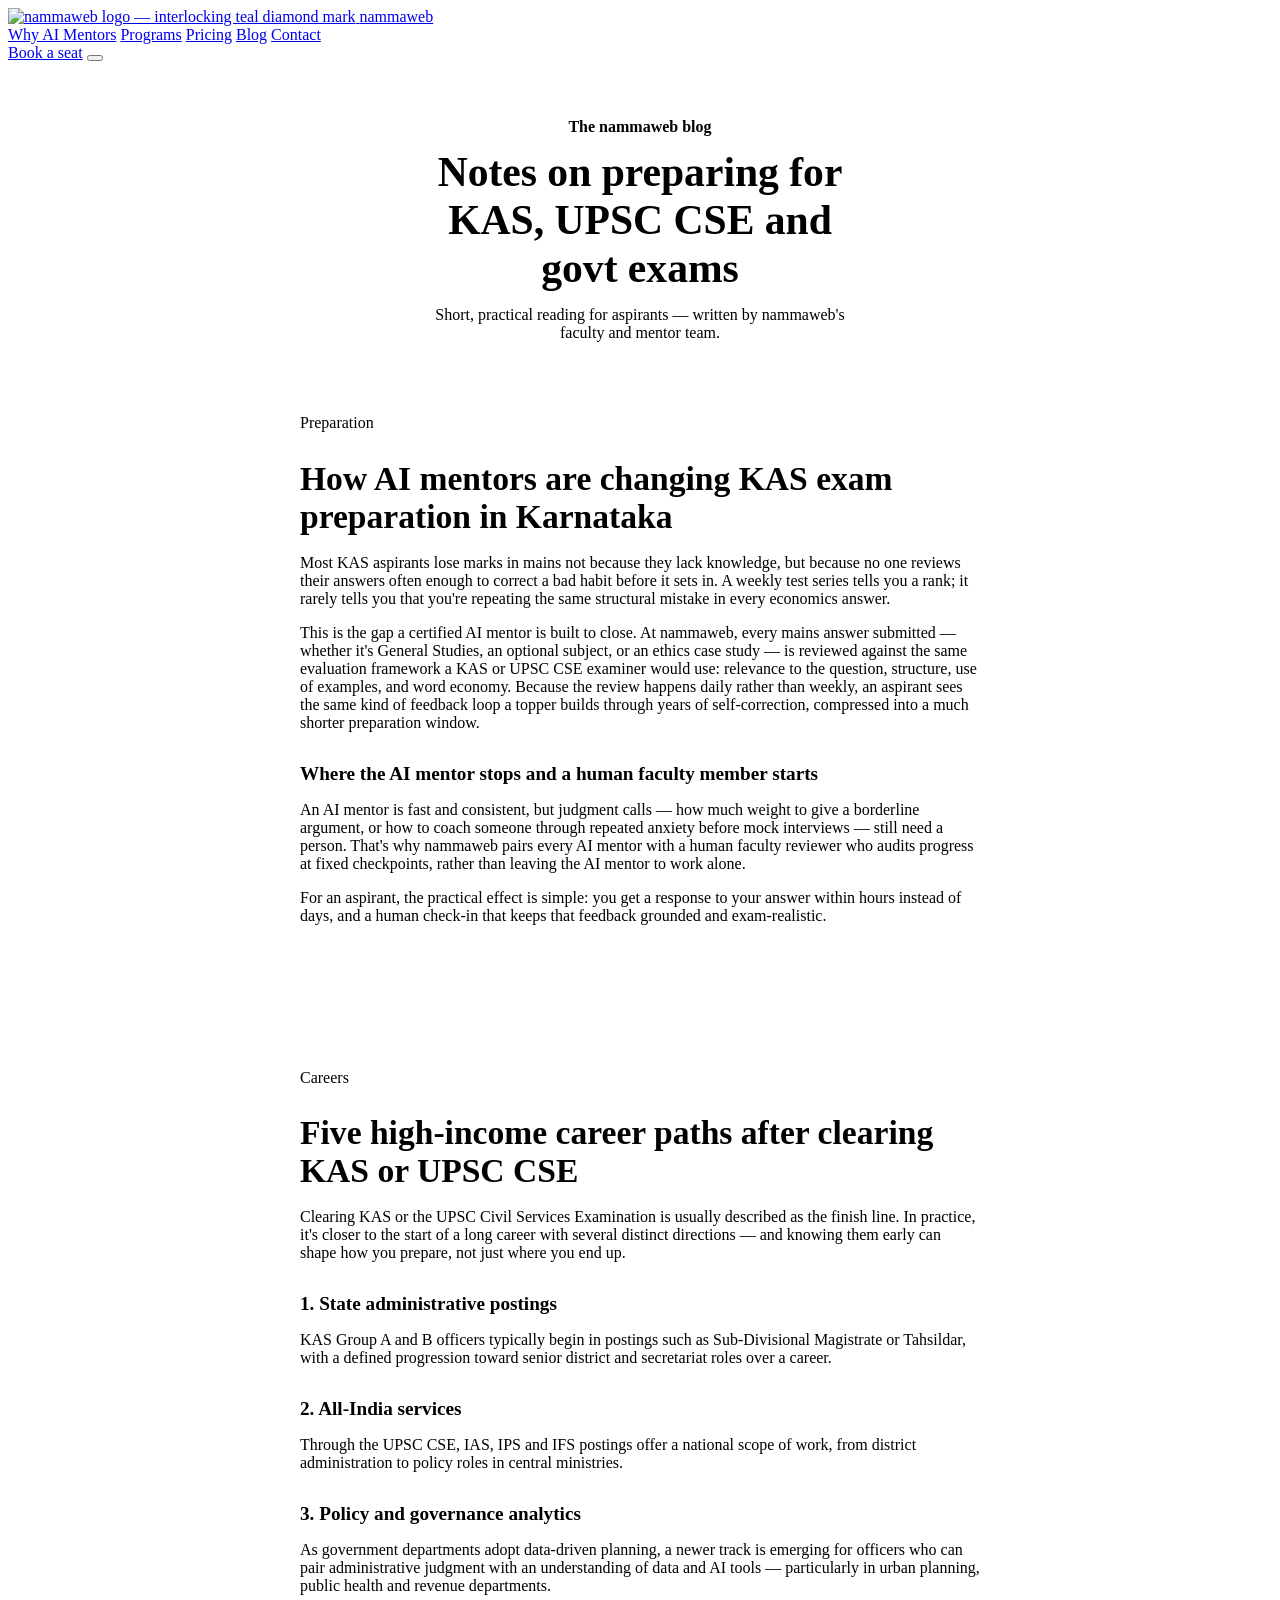
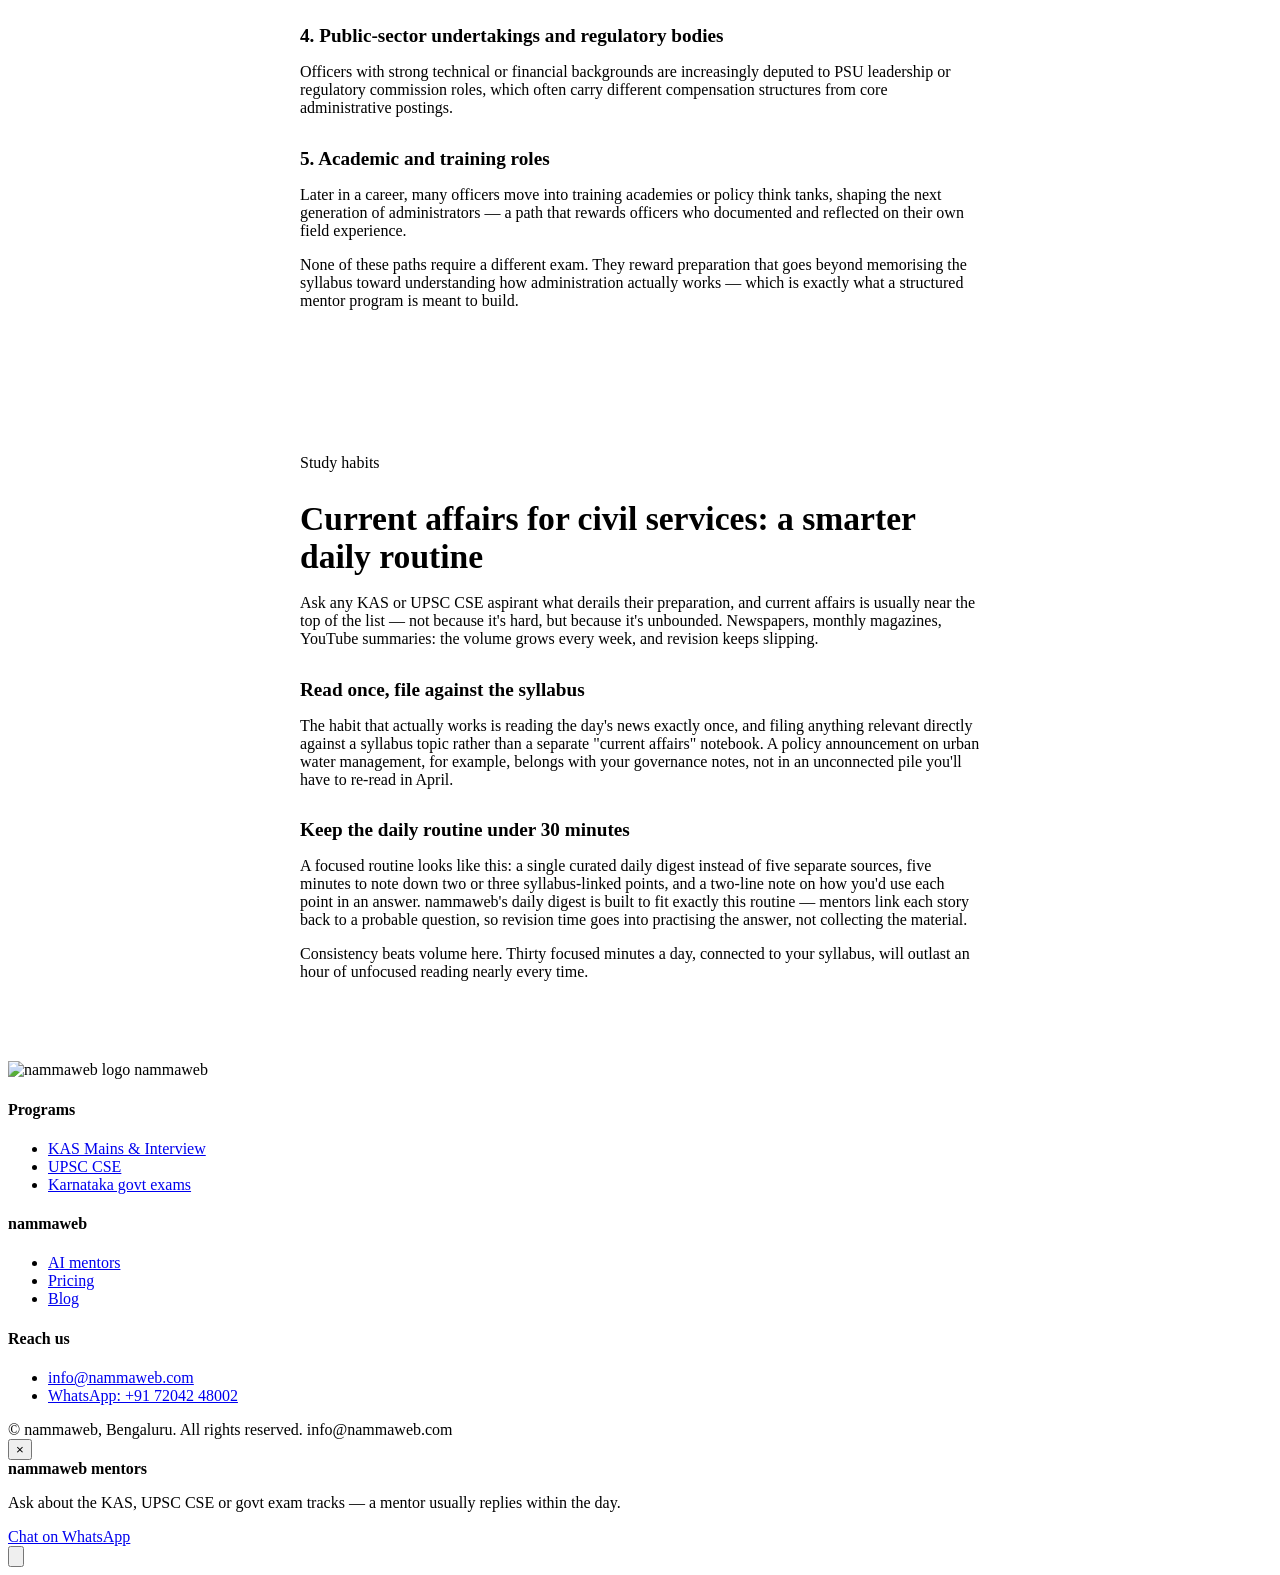
==== blog.html @ 736a1d84 "Add files via upload" ====
<!DOCTYPE html>
<html lang="en">
<head>
<meta charset="UTF-8">
<meta name="viewport" content="width=device-width, initial-scale=1.0">
<title>Blog — nammaweb | AI for Civil Services, KAS &amp; Govt Exams</title>
<meta name="description" content="Notes on KAS and UPSC CSE preparation from nammaweb: how AI mentors evaluate answers, career paths after clearing the exam, and a daily current-affairs routine.">
<meta name="keywords" content="KAS exam preparation blog, UPSC CSE preparation, AI mentors civil services, current affairs for civil services">
<link rel="canonical" href="https://www.nammaweb.com/blog.html">
<link rel="icon" href="assets/logo.png" type="image/png">
<link rel="stylesheet" href="css/style.css">
<style>
  .article{ max-width:680px; margin:0 auto; padding:64px 0; border-bottom:1px solid var(--line-soft); }
  .article:last-of-type{ border-bottom:none; }
  .article .post-date{ margin-bottom:14px; }
  .article h1{ font-size:clamp(1.6rem,3vw,2.1rem); margin-bottom:18px; }
  .article p{ max-width:none; font-size:1rem; }
  .article h2{ font-size:1.2rem; margin-top:1.6em; color:var(--teal-deep); }
  .blog-hero{ padding:56px 0 8px; text-align:center; }
  .blog-hero .kicker{ display:block; color:var(--brass); font-weight:600; margin-bottom:12px; }
  .blog-hero h1{ font-size:clamp(1.9rem,4vw,2.6rem); max-width:20ch; margin:0 auto 14px; }
  .blog-hero p{ max-width:52ch; margin:0 auto; color:var(--ink-soft); }
</style>
</head>
<body>

<header class="site-header">
  <div class="wrap">
    <a href="index.html" class="brand">
      <img src="assets/logo.png" alt="nammaweb logo — interlocking teal diamond mark">
      <span class="brand-name">nammaweb</span>
    </a>
    <nav class="main-nav" id="main-nav">
      <a href="index.html#mentors">Why AI Mentors</a>
      <a href="index.html#tracks">Programs</a>
      <a href="index.html#pricing">Pricing</a>
      <a href="blog.html">Blog</a>
      <a href="index.html#contact">Contact</a>
    </nav>
    <div class="header-cta">
      <a href="index.html#pricing" class="btn btn--primary"><span>Book a seat</span></a>
      <button class="nav-toggle" aria-label="Open menu" aria-expanded="false">
        <span></span><span></span><span></span>
      </button>
    </div>
  </div>
</header>

<section class="blog-hero wrap">
  <span class="kicker">The nammaweb blog</span>
  <h1>Notes on preparing for KAS, UPSC CSE and govt exams</h1>
  <p>Short, practical reading for aspirants — written by nammaweb's faculty and mentor team.</p>
</section>

<main class="wrap">

  <article class="article" id="ai-mentors-kas">
    <span class="post-date">Preparation</span>
    <h1>How AI mentors are changing KAS exam preparation in Karnataka</h1>
    <p>Most KAS aspirants lose marks in mains not because they lack knowledge, but because no one reviews their answers often enough to correct a bad habit before it sets in. A weekly test series tells you a rank; it rarely tells you that you're repeating the same structural mistake in every economics answer.</p>
    <p>This is the gap a certified AI mentor is built to close. At nammaweb, every mains answer submitted — whether it's General Studies, an optional subject, or an ethics case study — is reviewed against the same evaluation framework a KAS or UPSC CSE examiner would use: relevance to the question, structure, use of examples, and word economy. Because the review happens daily rather than weekly, an aspirant sees the same kind of feedback loop a topper builds through years of self-correction, compressed into a much shorter preparation window.</p>
    <h2>Where the AI mentor stops and a human faculty member starts</h2>
    <p>An AI mentor is fast and consistent, but judgment calls — how much weight to give a borderline argument, or how to coach someone through repeated anxiety before mock interviews — still need a person. That's why nammaweb pairs every AI mentor with a human faculty reviewer who audits progress at fixed checkpoints, rather than leaving the AI mentor to work alone.</p>
    <p>For an aspirant, the practical effect is simple: you get a response to your answer within hours instead of days, and a human check-in that keeps that feedback grounded and exam-realistic.</p>
  </article>

  <article class="article" id="career-paths">
    <span class="post-date">Careers</span>
    <h1>Five high-income career paths after clearing KAS or UPSC CSE</h1>
    <p>Clearing KAS or the UPSC Civil Services Examination is usually described as the finish line. In practice, it's closer to the start of a long career with several distinct directions — and knowing them early can shape how you prepare, not just where you end up.</p>
    <h2>1. State administrative postings</h2>
    <p>KAS Group A and B officers typically begin in postings such as Sub-Divisional Magistrate or Tahsildar, with a defined progression toward senior district and secretariat roles over a career.</p>
    <h2>2. All-India services</h2>
    <p>Through the UPSC CSE, IAS, IPS and IFS postings offer a national scope of work, from district administration to policy roles in central ministries.</p>
    <h2>3. Policy and governance analytics</h2>
    <p>As government departments adopt data-driven planning, a newer track is emerging for officers who can pair administrative judgment with an understanding of data and AI tools — particularly in urban planning, public health and revenue departments.</p>
    <h2>4. Public-sector undertakings and regulatory bodies</h2>
    <p>Officers with strong technical or financial backgrounds are increasingly deputed to PSU leadership or regulatory commission roles, which often carry different compensation structures from core administrative postings.</p>
    <h2>5. Academic and training roles</h2>
    <p>Later in a career, many officers move into training academies or policy think tanks, shaping the next generation of administrators — a path that rewards officers who documented and reflected on their own field experience.</p>
    <p>None of these paths require a different exam. They reward preparation that goes beyond memorising the syllabus toward understanding how administration actually works — which is exactly what a structured mentor program is meant to build.</p>
  </article>

  <article class="article" id="current-affairs">
    <span class="post-date">Study habits</span>
    <h1>Current affairs for civil services: a smarter daily routine</h1>
    <p>Ask any KAS or UPSC CSE aspirant what derails their preparation, and current affairs is usually near the top of the list — not because it's hard, but because it's unbounded. Newspapers, monthly magazines, YouTube summaries: the volume grows every week, and revision keeps slipping.</p>
    <h2>Read once, file against the syllabus</h2>
    <p>The habit that actually works is reading the day's news exactly once, and filing anything relevant directly against a syllabus topic rather than a separate "current affairs" notebook. A policy announcement on urban water management, for example, belongs with your governance notes, not in an unconnected pile you'll have to re-read in April.</p>
    <h2>Keep the daily routine under 30 minutes</h2>
    <p>A focused routine looks like this: a single curated daily digest instead of five separate sources, five minutes to note down two or three syllabus-linked points, and a two-line note on how you'd use each point in an answer. nammaweb's daily digest is built to fit exactly this routine — mentors link each story back to a probable question, so revision time goes into practising the answer, not collecting the material.</p>
    <p>Consistency beats volume here. Thirty focused minutes a day, connected to your syllabus, will outlast an hour of unfocused reading nearly every time.</p>
  </article>

</main>

<footer class="site-footer">
  <div class="wrap">
    <div class="footer-top">
      <div class="footer-brand">
        <img src="assets/logo.png" alt="nammaweb logo">
        <span>nammaweb</span>
      </div>
      <div class="footer-cols">
        <div>
          <h4>Programs</h4>
          <ul>
            <li><a href="index.html#tracks">KAS Mains &amp; Interview</a></li>
            <li><a href="index.html#tracks">UPSC CSE</a></li>
            <li><a href="index.html#tracks">Karnataka govt exams</a></li>
          </ul>
        </div>
        <div>
          <h4>nammaweb</h4>
          <ul>
            <li><a href="index.html#mentors">AI mentors</a></li>
            <li><a href="index.html#pricing">Pricing</a></li>
            <li><a href="blog.html">Blog</a></li>
          </ul>
        </div>
        <div>
          <h4>Reach us</h4>
          <ul>
            <li><a href="mailto:info@nammaweb.com">info@nammaweb.com</a></li>
            <li><a href="#" data-wa="Hi nammaweb, I'd like to know more about your programs.">WhatsApp: +91 72042 48002</a></li>
          </ul>
        </div>
      </div>
    </div>
    <div class="footer-bottom">
      <span>© <span id="year"></span> nammaweb, Bengaluru. All rights reserved.</span>
      <span>info@nammaweb.com</span>
    </div>
  </div>
</footer>

<div class="wa-popup" id="wa-popup">
  <button class="wa-close" id="wa-close" aria-label="Close">×</button>
  <div class="wa-popup-head">
    <span class="dot"></span>
    <strong>nammaweb mentors</strong>
  </div>
  <p>Ask about the KAS, UPSC CSE or govt exam tracks — a mentor usually replies within the day.</p>
  <a href="#" id="wa-popup-open" class="btn btn--primary btn--wide">Chat on WhatsApp</a>
</div>
<button class="wa-float" id="wa-float-btn" aria-label="Open WhatsApp chat">
  <svg viewBox="0 0 32 32" fill="currentColor" xmlns="http://www.w3.org/2000/svg">
    <path d="M16.03 3C9.4 3 4 8.36 4 15c0 2.4.7 4.63 1.9 6.5L4 29l7.7-1.86A11.9 11.9 0 0 0 16.03 27C22.66 27 28 21.64 28 15S22.66 3 16.03 3Zm0 21.7c-2 0-3.86-.56-5.44-1.53l-.39-.23-4.57 1.1 1.13-4.46-.25-.4A9.6 9.6 0 0 1 6.3 15c0-5.36 4.4-9.7 9.73-9.7 5.34 0 9.68 4.34 9.68 9.7 0 5.36-4.34 9.7-9.68 9.7Zm5.36-7.27c-.29-.15-1.73-.86-2-.95-.27-.1-.47-.15-.66.14-.2.29-.76.95-.94 1.15-.17.2-.34.22-.63.07-.29-.14-1.23-.46-2.35-1.47-.87-.78-1.45-1.74-1.62-2.03-.17-.29-.02-.45.13-.6.13-.13.29-.34.44-.5.14-.18.19-.3.29-.5.1-.19.05-.36-.02-.5-.07-.15-.66-1.6-.9-2.2-.24-.57-.48-.5-.66-.5h-.56c-.19 0-.5.07-.77.36-.26.29-1 1-1 2.42 0 1.43 1.03 2.8 1.18 3 .14.2 2.03 3.13 4.94 4.38.69.3 1.23.48 1.65.6.69.22 1.32.19 1.82.12.55-.08 1.73-.7 1.98-1.39.24-.68.24-1.26.17-1.39-.07-.13-.26-.2-.55-.35Z"/>
  </svg>
</button>

<script src="js/script.js"></script>
</body>
</html>
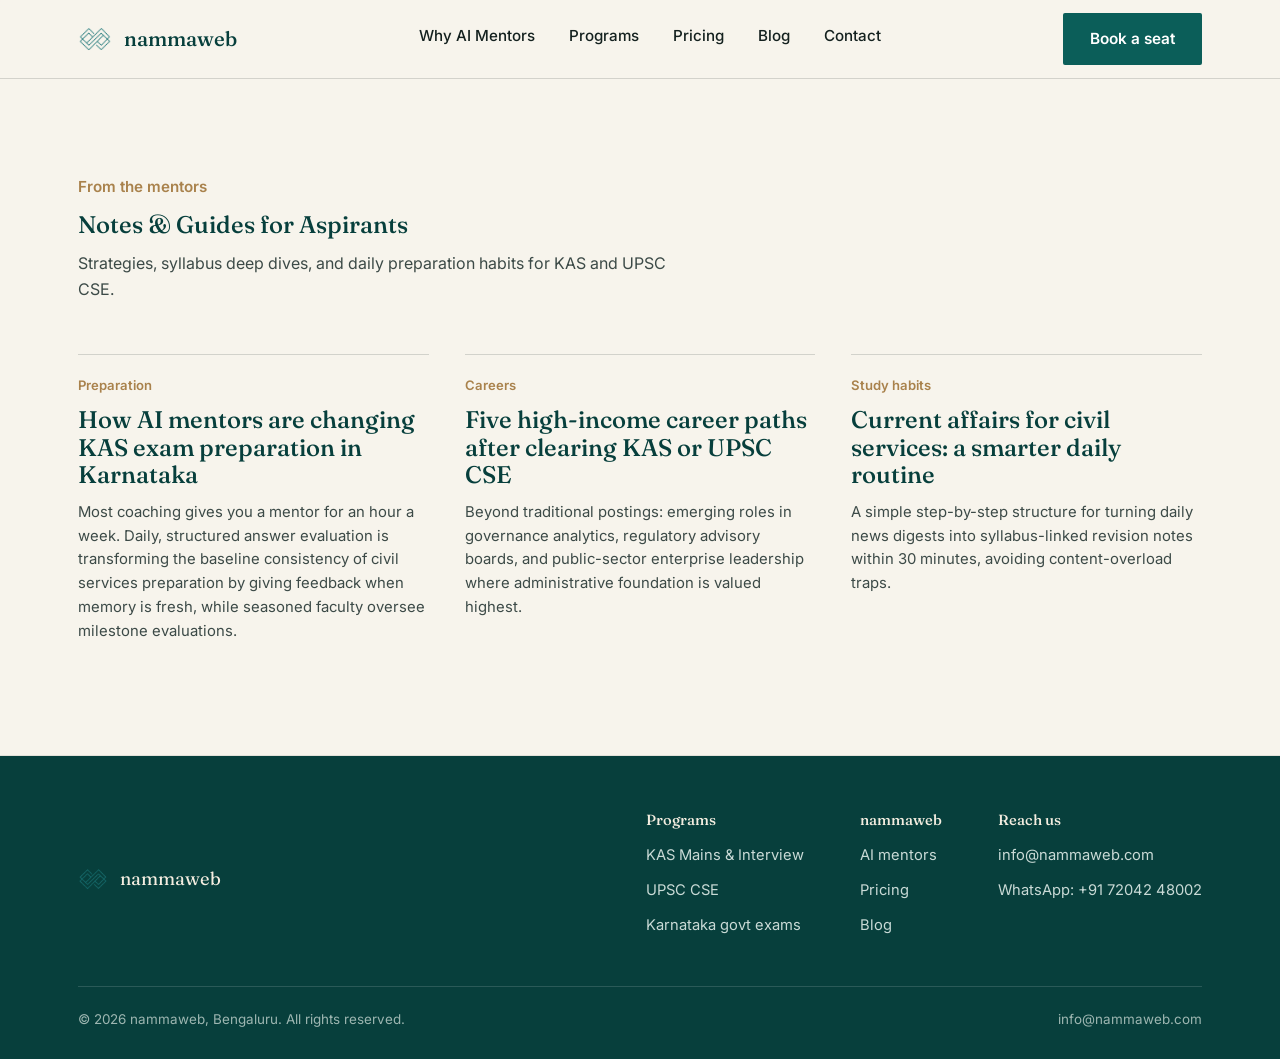
==== commit 3b2e2a0b: "Update blog.html" ====
--- a/blog.html
+++ b/blog.html
@@ -3,31 +3,22 @@
 <head>
 <meta charset="UTF-8">
 <meta name="viewport" content="width=device-width, initial-scale=1.0">
-<title>Blog — nammaweb | AI for Civil Services, KAS &amp; Govt Exams</title>
-<meta name="description" content="Notes on KAS and UPSC CSE preparation from nammaweb: how AI mentors evaluate answers, career paths after clearing the exam, and a daily current-affairs routine.">
-<meta name="keywords" content="KAS exam preparation blog, UPSC CSE preparation, AI mentors civil services, current affairs for civil services">
+<title>Blog — nammaweb | Civil Services, KAS &amp; Govt Exams</title>
+<meta name="description" content="Insights, preparation frameworks and syllabus guides for KAS, UPSC CSE and Karnataka government exams from nammaweb mentors.">
 <link rel="canonical" href="https://www.nammaweb.com/blog.html">
-<link rel="icon" href="assets/logo.png" type="image/png">
-<link rel="stylesheet" href="css/style.css">
-<style>
-  .article{ max-width:680px; margin:0 auto; padding:64px 0; border-bottom:1px solid var(--line-soft); }
-  .article:last-of-type{ border-bottom:none; }
-  .article .post-date{ margin-bottom:14px; }
-  .article h1{ font-size:clamp(1.6rem,3vw,2.1rem); margin-bottom:18px; }
-  .article p{ max-width:none; font-size:1rem; }
-  .article h2{ font-size:1.2rem; margin-top:1.6em; color:var(--teal-deep); }
-  .blog-hero{ padding:56px 0 8px; text-align:center; }
-  .blog-hero .kicker{ display:block; color:var(--brass); font-weight:600; margin-bottom:12px; }
-  .blog-hero h1{ font-size:clamp(1.9rem,4vw,2.6rem); max-width:20ch; margin:0 auto 14px; }
-  .blog-hero p{ max-width:52ch; margin:0 auto; color:var(--ink-soft); }
-</style>
+<meta property="og:title" content="Blog — nammaweb | Civil Services, KAS &amp; Govt Exams">
+<meta property="og:description" content="Preparation frameworks, exam strategy and career paths for civil services aspirants in Karnataka.">
+<meta property="og:type" content="website">
+<meta property="og:image" content="logo.png">
+<link rel="icon" href="logo.png" type="image/png">
+<link rel="stylesheet" href="style.css">
 </head>
 <body>
 
 <header class="site-header">
   <div class="wrap">
     <a href="index.html" class="brand">
-      <img src="assets/logo.png" alt="nammaweb logo — interlocking teal diamond mark">
+      <img src="logo.png" alt="nammaweb logo">
       <span class="brand-name">nammaweb</span>
     </a>
     <nav class="main-nav" id="main-nav">
@@ -39,66 +30,50 @@
     </nav>
     <div class="header-cta">
       <a href="index.html#pricing" class="btn btn--primary"><span>Book a seat</span></a>
-      <button class="nav-toggle" aria-label="Open menu" aria-expanded="false">
+      <button class="nav-toggle" aria-label="Open menu" aria-expanded="false" id="nav-toggle-btn">
         <span></span><span></span><span></span>
       </button>
     </div>
   </div>
 </header>
 
-<section class="blog-hero wrap">
-  <span class="kicker">The nammaweb blog</span>
-  <h1>Notes on preparing for KAS, UPSC CSE and govt exams</h1>
-  <p>Short, practical reading for aspirants — written by nammaweb's faculty and mentor team.</p>
-</section>
+<main>
+  <section class="section">
+    <div class="wrap">
+      <div class="section-head">
+        <span class="kicker">From the mentors</span>
+        <h1>Notes &amp; Guides for Aspirants</h1>
+        <p>Strategies, syllabus deep dives, and daily preparation habits for KAS and UPSC CSE.</p>
+      </div>
 
-<main class="wrap">
+      <div class="blog-grid" style="margin-top: 40px;">
+        <article class="post-card" id="ai-mentors-kas">
+          <span class="post-date">Preparation</span>
+          <h2>How AI mentors are changing KAS exam preparation in Karnataka</h2>
+          <p>Most coaching gives you a mentor for an hour a week. Daily, structured answer evaluation is transforming the baseline consistency of civil services preparation by giving feedback when memory is fresh, while seasoned faculty oversee milestone evaluations.</p>
+        </article>
 
-  <article class="article" id="ai-mentors-kas">
-    <span class="post-date">Preparation</span>
-    <h1>How AI mentors are changing KAS exam preparation in Karnataka</h1>
-    <p>Most KAS aspirants lose marks in mains not because they lack knowledge, but because no one reviews their answers often enough to correct a bad habit before it sets in. A weekly test series tells you a rank; it rarely tells you that you're repeating the same structural mistake in every economics answer.</p>
-    <p>This is the gap a certified AI mentor is built to close. At nammaweb, every mains answer submitted — whether it's General Studies, an optional subject, or an ethics case study — is reviewed against the same evaluation framework a KAS or UPSC CSE examiner would use: relevance to the question, structure, use of examples, and word economy. Because the review happens daily rather than weekly, an aspirant sees the same kind of feedback loop a topper builds through years of self-correction, compressed into a much shorter preparation window.</p>
-    <h2>Where the AI mentor stops and a human faculty member starts</h2>
-    <p>An AI mentor is fast and consistent, but judgment calls — how much weight to give a borderline argument, or how to coach someone through repeated anxiety before mock interviews — still need a person. That's why nammaweb pairs every AI mentor with a human faculty reviewer who audits progress at fixed checkpoints, rather than leaving the AI mentor to work alone.</p>
-    <p>For an aspirant, the practical effect is simple: you get a response to your answer within hours instead of days, and a human check-in that keeps that feedback grounded and exam-realistic.</p>
-  </article>
+        <article class="post-card" id="career-paths">
+          <span class="post-date">Careers</span>
+          <h2>Five high-income career paths after clearing KAS or UPSC CSE</h2>
+          <p>Beyond traditional postings: emerging roles in governance analytics, regulatory advisory boards, and public-sector enterprise leadership where administrative foundation is valued highest.</p>
+        </article>
 
-  <article class="article" id="career-paths">
-    <span class="post-date">Careers</span>
-    <h1>Five high-income career paths after clearing KAS or UPSC CSE</h1>
-    <p>Clearing KAS or the UPSC Civil Services Examination is usually described as the finish line. In practice, it's closer to the start of a long career with several distinct directions — and knowing them early can shape how you prepare, not just where you end up.</p>
-    <h2>1. State administrative postings</h2>
-    <p>KAS Group A and B officers typically begin in postings such as Sub-Divisional Magistrate or Tahsildar, with a defined progression toward senior district and secretariat roles over a career.</p>
-    <h2>2. All-India services</h2>
-    <p>Through the UPSC CSE, IAS, IPS and IFS postings offer a national scope of work, from district administration to policy roles in central ministries.</p>
-    <h2>3. Policy and governance analytics</h2>
-    <p>As government departments adopt data-driven planning, a newer track is emerging for officers who can pair administrative judgment with an understanding of data and AI tools — particularly in urban planning, public health and revenue departments.</p>
-    <h2>4. Public-sector undertakings and regulatory bodies</h2>
-    <p>Officers with strong technical or financial backgrounds are increasingly deputed to PSU leadership or regulatory commission roles, which often carry different compensation structures from core administrative postings.</p>
-    <h2>5. Academic and training roles</h2>
-    <p>Later in a career, many officers move into training academies or policy think tanks, shaping the next generation of administrators — a path that rewards officers who documented and reflected on their own field experience.</p>
-    <p>None of these paths require a different exam. They reward preparation that goes beyond memorising the syllabus toward understanding how administration actually works — which is exactly what a structured mentor program is meant to build.</p>
-  </article>
-
-  <article class="article" id="current-affairs">
-    <span class="post-date">Study habits</span>
-    <h1>Current affairs for civil services: a smarter daily routine</h1>
-    <p>Ask any KAS or UPSC CSE aspirant what derails their preparation, and current affairs is usually near the top of the list — not because it's hard, but because it's unbounded. Newspapers, monthly magazines, YouTube summaries: the volume grows every week, and revision keeps slipping.</p>
-    <h2>Read once, file against the syllabus</h2>
-    <p>The habit that actually works is reading the day's news exactly once, and filing anything relevant directly against a syllabus topic rather than a separate "current affairs" notebook. A policy announcement on urban water management, for example, belongs with your governance notes, not in an unconnected pile you'll have to re-read in April.</p>
-    <h2>Keep the daily routine under 30 minutes</h2>
-    <p>A focused routine looks like this: a single curated daily digest instead of five separate sources, five minutes to note down two or three syllabus-linked points, and a two-line note on how you'd use each point in an answer. nammaweb's daily digest is built to fit exactly this routine — mentors link each story back to a probable question, so revision time goes into practising the answer, not collecting the material.</p>
-    <p>Consistency beats volume here. Thirty focused minutes a day, connected to your syllabus, will outlast an hour of unfocused reading nearly every time.</p>
-  </article>
-
+        <article class="post-card" id="current-affairs">
+          <span class="post-date">Study habits</span>
+          <h2>Current affairs for civil services: a smarter daily routine</h2>
+          <p>A simple step-by-step structure for turning daily news digests into syllabus-linked revision notes within 30 minutes, avoiding content-overload traps.</p>
+        </article>
+      </div>
+    </div>
+  </section>
 </main>
 
 <footer class="site-footer">
   <div class="wrap">
     <div class="footer-top">
       <div class="footer-brand">
-        <img src="assets/logo.png" alt="nammaweb logo">
+        <img src="logo.png" alt="nammaweb logo">
         <span>nammaweb</span>
       </div>
       <div class="footer-cols">
@@ -134,21 +109,6 @@
   </div>
 </footer>
 
-<div class="wa-popup" id="wa-popup">
-  <button class="wa-close" id="wa-close" aria-label="Close">×</button>
-  <div class="wa-popup-head">
-    <span class="dot"></span>
-    <strong>nammaweb mentors</strong>
-  </div>
-  <p>Ask about the KAS, UPSC CSE or govt exam tracks — a mentor usually replies within the day.</p>
-  <a href="#" id="wa-popup-open" class="btn btn--primary btn--wide">Chat on WhatsApp</a>
-</div>
-<button class="wa-float" id="wa-float-btn" aria-label="Open WhatsApp chat">
-  <svg viewBox="0 0 32 32" fill="currentColor" xmlns="http://www.w3.org/2000/svg">
-    <path d="M16.03 3C9.4 3 4 8.36 4 15c0 2.4.7 4.63 1.9 6.5L4 29l7.7-1.86A11.9 11.9 0 0 0 16.03 27C22.66 27 28 21.64 28 15S22.66 3 16.03 3Zm0 21.7c-2 0-3.86-.56-5.44-1.53l-.39-.23-4.57 1.1 1.13-4.46-.25-.4A9.6 9.6 0 0 1 6.3 15c0-5.36 4.4-9.7 9.73-9.7 5.34 0 9.68 4.34 9.68 9.7 0 5.36-4.34 9.7-9.68 9.7Zm5.36-7.27c-.29-.15-1.73-.86-2-.95-.27-.1-.47-.15-.66.14-.2.29-.76.95-.94 1.15-.17.2-.34.22-.63.07-.29-.14-1.23-.46-2.35-1.47-.87-.78-1.45-1.74-1.62-2.03-.17-.29-.02-.45.13-.6.13-.13.29-.34.44-.5.14-.18.19-.3.29-.5.1-.19.05-.36-.02-.5-.07-.15-.66-1.6-.9-2.2-.24-.57-.48-.5-.66-.5h-.56c-.19 0-.5.07-.77.36-.26.29-1 1-1 2.42 0 1.43 1.03 2.8 1.18 3 .14.2 2.03 3.13 4.94 4.38.69.3 1.23.48 1.65.6.69.22 1.32.19 1.82.12.55-.08 1.73-.7 1.98-1.39.24-.68.24-1.26.17-1.39-.07-.13-.26-.2-.55-.35Z"/>
-  </svg>
-</button>
-
-<script src="js/script.js"></script>
+<script src="script.js"></script>
 </body>
 </html>
--- a/style.css
+++ b/style.css
@@ -0,0 +1,342 @@
+/* ==========================================================================
+   nammaweb — AI for Civil Services, KAS & Govt Exams
+   Design language: an official dossier / admit-card, made contemporary.
+   Parchment paper, hairline rule, brass seal accents, teal ink from the
+   nammaweb mark. Certificate corner-ticks replace card shadows.
+   ========================================================================== */
+
+@import url('https://fonts.googleapis.com/css2?family=Fraunces:ital,opsz,wght@0,9..144,400;0,9..144,500;0,9..144,600;1,9..144,500&family=Inter:wght@400;500;600;700&display=swap');
+
+:root{
+  --ink:        #14211f;
+  --ink-soft:   #3c4a47;
+  --paper:      #f7f4ec;
+  --paper-deep: #efe9d8;
+  --paper-card: #fbf9f2;
+  --teal:       #0b5e59;
+  --teal-deep:  #073f3c;
+  --teal-mist:  #e4ece9;
+  --brass:      #a9824c;
+  --brass-light:#d9c08f;
+  --line:       rgba(20,33,31,0.16);
+  --line-soft:  rgba(20,33,31,0.09);
+  --maxw:       1180px;
+  --radius:     3px;
+}
+
+*,*::before,*::after{ box-sizing:border-box; }
+
+html{ scroll-behavior:smooth; }
+
+body{
+  margin:0;
+  background:var(--paper);
+  color:var(--ink);
+  font-family:'Inter', -apple-system, BlinkMacSystemFont, sans-serif;
+  font-size:16px;
+  line-height:1.6;
+  -webkit-font-smoothing:antialiased;
+}
+
+h1,h2,h3,h4{
+  font-family:'Fraunces', Georgia, serif;
+  font-weight:500;
+  line-height:1.15;
+  margin:0 0 0.5em;
+  color:var(--teal-deep);
+}
+
+p{ margin:0 0 1em; color:var(--ink-soft); max-width:62ch; }
+
+a{ color:var(--teal); }
+
+img{ max-width:100%; display:block; }
+
+.wrap{
+  max-width:var(--maxw);
+  margin:0 auto;
+  padding:0 28px;
+}
+
+:focus-visible{
+  outline:2px solid var(--brass);
+  outline-offset:3px;
+}
+
+@media (prefers-reduced-motion: reduce){
+  *{ animation-duration:0.001ms !important; animation-iteration-count:1 !important; transition-duration:0.001ms !important; scroll-behavior:auto !important; }
+}
+
+/* ---------- shared bits ---------- */
+
+.section{ padding:96px 0; border-bottom:1px solid var(--line-soft); }
+.section--tint{ background:var(--paper-deep); }
+.section--teal{ background:var(--teal-deep); color:#eef4f2; border-bottom:none; }
+.section--teal h2, .section--teal h3{ color:#f3ede0; }
+.section--teal p{ color:#c9dad6; }
+
+.section-head{ max-width:640px; margin-bottom:52px; }
+.section-head h2{ font-size:clamp(1.7rem, 2.4vw, 2.35rem); }
+.section-head .kicker{
+  font-family:'Inter',sans-serif;
+  font-weight:600;
+  color:var(--brass);
+  font-size:0.95rem;
+  margin-bottom:12px;
+  display:block;
+}
+
+.btn{
+  display:inline-flex;
+  align-items:center;
+  gap:8px;
+  padding:13px 26px;
+  border-radius:2px;
+  font-family:'Inter',sans-serif;
+  font-weight:600;
+  font-size:0.96rem;
+  text-decoration:none;
+  border:1px solid transparent;
+  cursor:pointer;
+  transition:background 0.18s ease, color 0.18s ease, border-color 0.18s ease;
+}
+.btn--primary{ background:var(--teal); color:#fff; }
+.btn--primary:hover{ background:var(--teal-deep); }
+.btn--ghost{ background:transparent; color:var(--teal-deep); border-color:var(--line); }
+.btn--ghost:hover{ border-color:var(--teal); }
+.btn--brass{ background:var(--brass); color:#221a0d; }
+.btn--brass:hover{ background:var(--brass-light); }
+.btn--wide{ width:100%; justify-content:center; }
+
+/* corner-tick ornament, used on the hero panel and pricing cards */
+.ticked{ position:relative; }
+.ticked::before,.ticked::after,
+.ticked .tick-br-a,.ticked .tick-br-b{
+  content:""; position:absolute; width:18px; height:18px;
+  border:1.5px solid var(--brass);
+}
+.ticked::before{ top:-1px; left:-1px; border-right:none; border-bottom:none; }
+.ticked::after{ top:-1px; right:-1px; border-left:none; border-bottom:none; }
+.ticked .tick-br-a{ bottom:-1px; left:-1px; border-right:none; border-top:none; }
+.ticked .tick-br-b{ bottom:-1px; right:-1px; border-left:none; border-top:none; }
+
+.diamond-list{ list-style:none; margin:0; padding:0; }
+.diamond-list li{
+  position:relative; padding-left:24px; margin-bottom:10px;
+  color:var(--ink-soft); font-size:0.97rem;
+}
+.diamond-list li::before{
+  content:""; position:absolute; left:2px; top:6px;
+  width:8px; height:8px; border:1.4px solid var(--teal);
+  transform:rotate(45deg);
+}
+
+/* ---------- header ---------- */
+
+.site-header{
+  position:sticky; top:0; z-index:50;
+  background:rgba(247,244,236,0.92);
+  backdrop-filter:blur(6px);
+  border-bottom:1px solid var(--line);
+}
+.site-header .wrap{
+  display:flex; align-items:center; justify-content:space-between;
+  height:78px;
+}
+.brand{ display:flex; align-items:center; gap:12px; text-decoration:none; color:var(--ink); }
+.brand img{ height:34px; width:auto; }
+.brand-name{ font-family:'Fraunces',serif; font-size:1.28rem; font-weight:500; color:var(--teal-deep); }
+
+.main-nav{ display:flex; align-items:center; gap:34px; }
+.main-nav a{
+  color:var(--ink); text-decoration:none; font-size:0.95rem; font-weight:500;
+  padding-bottom:4px; border-bottom:1px solid transparent;
+}
+.main-nav a:hover{ border-bottom-color:var(--brass); }
+
+.header-cta{ display:flex; align-items:center; gap:18px; }
+
+.nav-toggle{
+  display:none; background:none; border:1px solid var(--line); border-radius:2px;
+  width:42px; height:42px; cursor:pointer; padding:0;
+}
+.nav-toggle span{
+  display:block; width:20px; height:2px; margin:4px auto; background:var(--teal-deep);
+}
+
+/* ---------- hero ---------- */
+
+.hero{
+  padding:64px 0 88px;
+  background:
+    radial-gradient(circle, var(--line-soft) 1px, transparent 1.4px) 0 0/22px 22px,
+    var(--paper);
+}
+.hero-panel{
+  background:var(--paper-card);
+  border:1px solid var(--line);
+  padding:64px 56px;
+  text-align:center;
+  max-width:840px;
+  margin:0 auto;
+}
+.hero-mark{ height:46px; margin:0 auto 28px; }
+.hero-panel .kicker{
+  display:block; color:var(--brass); font-weight:600; font-size:0.95rem; margin-bottom:18px;
+}
+.hero-panel h1{
+  font-size:clamp(2.1rem, 4.4vw, 3.4rem);
+  max-width:15ch; margin:0 auto 22px;
+}
+.hero-panel .lede{
+  max-width:52ch; margin:0 auto 34px; font-size:1.08rem; color:var(--ink-soft);
+}
+.hero-actions{ display:flex; gap:16px; justify-content:center; flex-wrap:wrap; margin-bottom:34px; }
+.hero-meta{
+  display:flex; justify-content:center; gap:34px; flex-wrap:wrap;
+  padding-top:28px; border-top:1px solid var(--line-soft);
+  font-size:0.88rem; color:var(--ink-soft);
+}
+.hero-meta strong{ color:var(--teal-deep); font-family:'Fraunces',serif; font-weight:500; font-size:1.1rem; display:block; }
+
+/* ---------- feature / mentor grid ---------- */
+
+.grid-3{ display:grid; grid-template-columns:repeat(3,1fr); gap:36px; }
+.grid-2{ display:grid; grid-template-columns:1.05fr 0.95fr; gap:56px; align-items:center; }
+
+.feature-card{ border-top:2px solid var(--teal); padding-top:20px; }
+.feature-card h3{ font-size:1.18rem; margin-bottom:10px; }
+.feature-card p{ font-size:0.95rem; }
+.feature-index{ font-family:'Fraunces',serif; font-size:0.85rem; color:var(--brass); margin-bottom:14px; display:block; }
+
+.mentor-figure{
+  border:1px solid var(--line); background:var(--paper-card); padding:40px;
+  position:relative;
+}
+.mentor-figure svg{ width:100%; height:auto; }
+
+/* ---------- career strip ---------- */
+
+.career-strip{ display:grid; grid-template-columns:repeat(4,1fr); gap:0; border:1px solid rgba(255,255,255,0.16); }
+.career-strip div{ padding:28px 24px; border-right:1px solid rgba(255,255,255,0.14); }
+.career-strip div:last-child{ border-right:none; }
+.career-strip strong{ display:block; font-family:'Fraunces',serif; font-weight:500; font-size:1.05rem; margin-bottom:6px; color:#f3ede0; }
+.career-strip span{ font-size:0.88rem; color:#c9dad6; }
+
+/* ---------- tracks ---------- */
+
+.track-card{
+  background:var(--paper-card); border:1px solid var(--line); padding:32px 28px;
+  display:flex; flex-direction:column; height:100%;
+}
+.track-card h3{ font-size:1.25rem; }
+.track-card .track-for{ font-size:0.85rem; color:var(--brass); font-weight:600; margin-bottom:14px; display:block; }
+.track-card p{ font-size:0.94rem; flex-grow:1; }
+
+/* ---------- pricing ---------- */
+
+.pricing-grid{ display:grid; grid-template-columns:repeat(3,1fr); gap:28px; }
+.plan{
+  position:relative;
+  background:var(--paper-card); border:1px solid var(--line);
+  padding:38px 30px 32px;
+  display:flex; flex-direction:column;
+}
+.plan--popular{ border-color:var(--brass); }
+.plan-badge{
+  position:absolute; top:-13px; left:30px; background:var(--brass); color:#221a0d;
+  font-size:0.76rem; font-weight:700; padding:4px 12px; letter-spacing:0.02em;
+}
+.plan-name{ font-family:'Fraunces',serif; font-size:1.05rem; color:var(--brass); margin-bottom:4px; }
+.plan-days{ font-size:0.88rem; color:var(--ink-soft); margin-bottom:18px; }
+.plan-price{ font-family:'Fraunces',serif; font-size:2.5rem; color:var(--teal-deep); margin-bottom:4px; }
+.plan-price sup{ font-size:1.1rem; top:-1em; }
+.plan-note{ font-size:0.82rem; color:var(--ink-soft); margin-bottom:24px; }
+.plan .diamond-list{ margin-bottom:28px; flex-grow:1; }
+.pricing-foot{ margin-top:36px; font-size:0.88rem; color:var(--ink-soft); text-align:center; }
+
+/* ---------- blog ---------- */
+
+.blog-grid{ display:grid; grid-template-columns:repeat(3,1fr); gap:36px; }
+.post-card{ border-top:1px solid var(--line); padding-top:20px; }
+.post-date{ font-size:0.82rem; color:var(--brass); font-weight:600; margin-bottom:10px; display:block; }
+.post-card h3{ font-size:1.14rem; margin-bottom:10px; }
+.post-card p{ font-size:0.93rem; }
+.post-card .read-more{ font-size:0.9rem; font-weight:600; text-decoration:none; border-bottom:1px solid var(--teal); padding-bottom:1px; }
+
+/* ---------- contact / footer ---------- */
+
+.contact-panel{ display:grid; grid-template-columns:1fr 1fr; gap:56px; align-items:start; }
+.contact-item{ margin-bottom:20px; }
+.contact-item span{ display:block; font-size:0.82rem; color:var(--brass); font-weight:600; margin-bottom:4px; }
+.contact-item a, .contact-item strong{ font-family:'Fraunces',serif; font-size:1.15rem; color:var(--teal-deep); font-weight:500; text-decoration:none; }
+
+.site-footer{ background:var(--teal-deep); color:#c9dad6; padding:56px 0 28px; }
+.footer-top{ display:flex; justify-content:space-between; gap:40px; flex-wrap:wrap; margin-bottom:40px; }
+.footer-brand{ display:flex; align-items:center; gap:12px; }
+.footer-brand img{ height:30px; }
+.footer-brand span{ font-family:'Fraunces',serif; font-size:1.15rem; color:#f3ede0; }
+.footer-cols{ display:flex; gap:56px; flex-wrap:wrap; }
+.footer-cols h4{ color:#f3ede0; font-size:0.92rem; margin-bottom:14px; }
+.footer-cols ul{ list-style:none; margin:0; padding:0; }
+.footer-cols li{ margin-bottom:9px; }
+.footer-cols a{ color:#c9dad6; text-decoration:none; font-size:0.92rem; }
+.footer-cols a:hover{ color:#fff; }
+.footer-bottom{
+  border-top:1px solid rgba(255,255,255,0.14); padding-top:22px;
+  display:flex; justify-content:space-between; flex-wrap:wrap; gap:10px;
+  font-size:0.84rem; color:#9db6b1;
+}
+
+/* ---------- whatsapp float + popup ---------- */
+
+.wa-float{
+  position:fixed; right:24px; bottom:24px; z-index:80;
+  width:58px; height:58px; border-radius:50%;
+  background:var(--teal); color:#fff; border:none;
+  display:flex; align-items:center; justify-content:center;
+  cursor:pointer; box-shadow:0 6px 18px rgba(7,63,60,0.32);
+}
+.wa-float svg{ width:28px; height:28px; }
+
+.wa-popup{
+  position:fixed; right:24px; bottom:94px; z-index:80;
+  width:308px; background:var(--paper-card); border:1px solid var(--line);
+  padding:22px 22px 20px; display:none;
+}
+.wa-popup.is-open{ display:block; }
+.wa-popup-head{ display:flex; align-items:center; gap:10px; margin-bottom:12px; }
+.wa-popup-head .dot{ width:9px; height:9px; border-radius:50%; background:#3fbf6f; }
+.wa-popup-head strong{ font-family:'Fraunces',serif; font-size:1rem; color:var(--teal-deep); }
+.wa-popup p{ font-size:0.88rem; margin-bottom:16px; }
+.wa-close{
+  position:absolute; top:10px; right:10px; background:none; border:none;
+  font-size:1.1rem; line-height:1; cursor:pointer; color:var(--ink-soft);
+}
+
+/* ---------- mobile ---------- */
+
+@media (max-width: 900px){
+  .grid-3, .career-strip, .pricing-grid, .blog-grid{ grid-template-columns:1fr; }
+  .career-strip div{ border-right:none; border-bottom:1px solid rgba(255,255,255,0.14); }
+  .career-strip div:last-child{ border-bottom:none; }
+  .grid-2, .contact-panel{ grid-template-columns:1fr; }
+  .mentor-figure{ order:-1; }
+}
+
+@media (max-width: 720px){
+  .main-nav{
+    position:fixed; inset:78px 0 0 0; background:var(--paper);
+    flex-direction:column; align-items:flex-start; gap:0;
+    padding:20px 28px; transform:translateY(-8px); opacity:0; pointer-events:none;
+    transition:opacity 0.16s ease, transform 0.16s ease;
+    border-top:1px solid var(--line);
+  }
+  .main-nav.is-open{ opacity:1; transform:translateY(0); pointer-events:auto; }
+  .main-nav a{ padding:14px 0; width:100%; border-bottom:1px solid var(--line-soft); }
+  .nav-toggle{ display:block; }
+  .header-cta .btn span{ display:none; }
+  .hero-panel{ padding:44px 22px; }
+  .section{ padding:64px 0; }
+  .wa-popup{ width:calc(100vw - 48px); right:24px; }
+}
